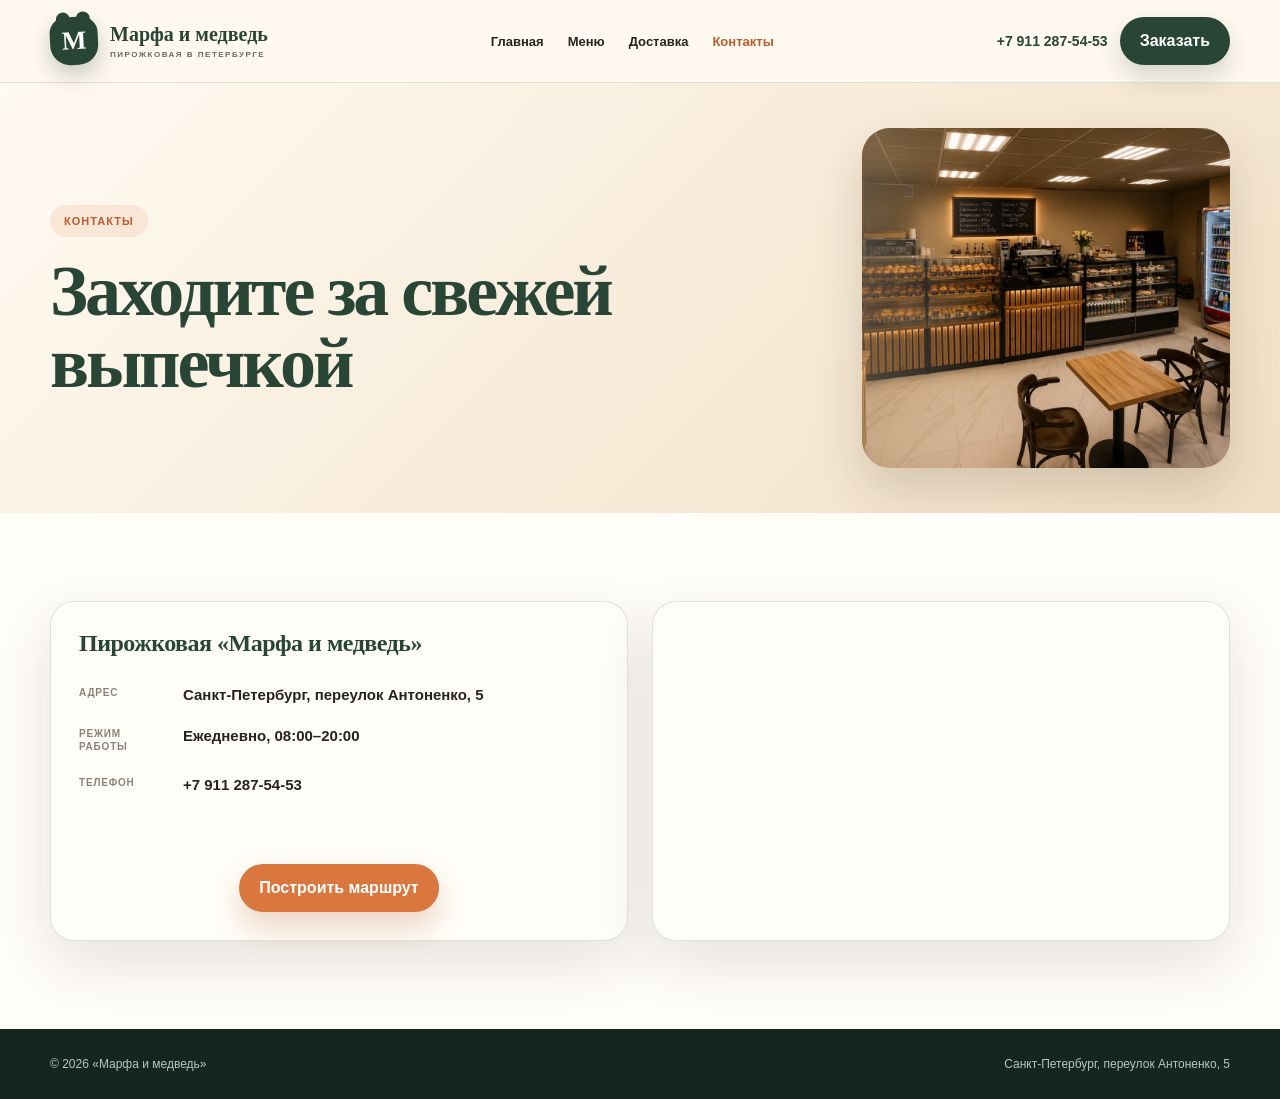
==== contacts.html @ f9271fb0 "Добавить фотографию в блок контактов" ====
<!DOCTYPE html>
<html lang="ru">
<head>
  <meta charset="UTF-8">
  <meta name="viewport" content="width=device-width, initial-scale=1.0">
  <meta name="theme-color" content="#284536">

  <link rel="stylesheet" href="css/style.css?v=10">
  <link rel="stylesheet" href="css/contact.css?v=12">
  <link rel="stylesheet" href="css/adaptive.css?v=10">
  <link rel="stylesheet" href="css/animation.css?v=10">

  <meta
    name="description"
    content="Контакты пирожковой «Марфа и медведь» в Санкт-Петербурге."
  >

  <title>Контакты | Марфа и медведь</title>
</head>

<body>

  <header class="site-header">
    <div class="container header-inner">

      <a class="logo" href="index.html">
        <span class="logo-mark">
          <span>М</span>
        </span>

        <span class="logo-copy">
          <strong>Марфа и медведь</strong>
          <small>Пирожковая в Петербурге</small>
        </span>
      </a>

      <nav class="main-nav" aria-label="Основная навигация">
        <a href="index.html">Главная</a>
        <a href="menu.html">Меню</a>
        <a href="delivery.html">Доставка</a>
        <a class="active" href="contacts.html">Контакты</a>
      </nav>

      <div class="header-actions">
        <a class="header-phone" href="tel:+79112875453">
          +7 911 287-54-53
        </a>

        <a class="button button--green" href="menu.html">
          Заказать
        </a>

        <button
          class="menu-toggle"
          type="button"
          aria-label="Открыть меню"
        >
          <span></span>
          <span></span>
          <span></span>
        </button>
      </div>

      <nav class="mobile-nav" aria-label="Мобильная навигация">
        <a href="index.html">Главная</a>
        <a href="menu.html">Меню</a>
        <a href="delivery.html">Доставка</a>
        <a href="contacts.html">Контакты</a>
      </nav>

    </div>
  </header>

  <main>

    <section class="page-hero page-hero--contacts">
      <div class="container contacts-hero-grid">
        <div class="contacts-hero-copy">
          <span class="eyebrow">Контакты</span>

          <h1>Заходите за свежей выпечкой</h1>
        </div>

        <div class="contacts-hero-photo">
          <img
            src="images/hero/contacts-interior.jpg"
            alt="Интерьер пирожковой «Марфа и медведь»"
            width="1200"
            height="900"
          >
        </div>
      </div>
    </section>

    <section class="section section--paper">
      <div class="container contact-grid">

        <article class="contact-card">
          <h2>Пирожковая «Марфа и медведь»</h2>

          <div class="contact-list">

            <div class="contact-item">
              <span>Адрес</span>

              <strong>
                Санкт-Петербург, переулок Антоненко, 5
              </strong>
            </div>

            <div class="contact-item">
              <span>Режим работы</span>

              <strong>
                Ежедневно, 08:00–20:00
              </strong>
            </div>

            <div class="contact-item">
              <span>Телефон</span>

              <a href="tel:+79112875453">
                +7 911 287-54-53
              </a>
            </div>

          </div>

          <div class="contact-actions">
            <a
              class="button button--orange"
              href="https://yandex.com/maps/org/pirozhkovaya/111390859693/?ll=30.311556%2C59.929723&amp;z=18"
              target="_blank"
              rel="noopener noreferrer"
            >
              Построить маршрут
            </a>
          </div>
        </article>

        <article class="map-card map-card--embedded">
          <iframe
            src="https://yandex.ru/map-widget/v1/?ll=30.311556%2C59.929723&amp;mode=search&amp;oid=111390859693&amp;ol=biz&amp;z=18"
            title="Пирожковая Марфа и медведь на Яндекс Картах"
            loading="lazy"
            allowfullscreen
          ></iframe>
        </article>

      </div>
    </section>

  </main>

  <footer class="site-footer">
    <div class="container footer-grid">
      <span>© 2026 «Марфа и медведь»</span>
      <span>Санкт-Петербург, переулок Антоненко, 5</span>
    </div>
  </footer>

  <script src="js/app.js"></script>

</body>
</html>
---- css/style.css ----
:root {
  --green: #284536;
  --green-dark: #183126;
  --orange: #d9773e;
  --orange-dark: #b85b2d;
  --cream: #fff9ef;
  --sand: #f3e4cf;
  --paper: #fffdf8;
  --text: #29231f;
  --muted: #70665e;
  --line: rgba(40, 69, 54, 0.14);
  --shadow: 0 22px 60px rgba(55, 42, 30, 0.12);
  --radius: 24px;
  --container: 1180px;
}

/* Общие настройки */

* {
  box-sizing: border-box;
}

html {
  scroll-behavior: smooth;
}

body {
  margin: 0;
  color: var(--text);
  background: var(--cream);
  font-family: Arial, Helvetica, sans-serif;
}

body.lock {
  overflow: hidden;
}

a {
  color: inherit;
  text-decoration: none;
}

button,
input,
textarea,
select {
  font: inherit;
}

button {
  cursor: pointer;
}

img,
svg {
  display: block;
  max-width: 100%;
}

.container {
  width: min(var(--container), calc(100% - 40px));
  margin: 0 auto;
}

.section {
  padding: 88px 0;
}

.section--paper {
  background: var(--paper);
}

.section--sand {
  background: linear-gradient(180deg, var(--sand), var(--cream));
}

/* Заголовки секций */

.section-heading {
  max-width: 760px;
  margin: 0 auto 42px;
  text-align: center;
}

.eyebrow {
  display: inline-flex;
  align-items: center;
  gap: 8px;
  min-height: 32px;
  padding: 0 14px;
  border-radius: 999px;
  color: var(--orange-dark);
  background: rgba(217, 119, 62, 0.12);
  font-size: 11px;
  font-weight: 800;
  letter-spacing: 1px;
  text-transform: uppercase;
}

h1,
h2,
h3 {
  font-family: Georgia, "Times New Roman", serif;
}

h1,
h2,
h3,
p {
  margin-top: 0;
}

h2 {
  margin-bottom: 0;
  color: var(--green);
  font-size: clamp(38px, 5vw, 58px);
  line-height: 1.05;
  letter-spacing: -2px;
}

.section-heading h2 {
  margin-top: 17px;
}

.section-heading p {
  margin: 18px auto 0;
  color: var(--muted);
  font-size: 16px;
  line-height: 1.65;
}

/* Кнопки */

.button {
  display: inline-flex;
  align-items: center;
  justify-content: center;
  min-height: 48px;
  padding: 0 20px;
  border: 0;
  border-radius: 999px;
  font-weight: 800;
  transition:
    transform 0.2s ease,
    background 0.2s ease,
    box-shadow 0.2s ease;
}

.button:hover {
  transform: translateY(-2px);
}

.button--green {
  color: #ffffff;
  background: var(--green);
  box-shadow: 0 12px 26px rgba(40, 69, 54, 0.2);
}

.button--green:hover {
  background: var(--green-dark);
}

.button--orange {
  color: #ffffff;
  background: var(--orange);
  box-shadow: 0 15px 30px rgba(184, 91, 45, 0.25);
}

.button--orange:hover {
  background: var(--orange-dark);
}

.button--light {
  color: var(--green);
  background: rgba(255, 255, 255, 0.66);
  border: 1px solid var(--line);
}

/* Шапка */

.site-header {
  position: sticky;
  top: 0;
  z-index: 50;
  background: rgba(255, 249, 239, 0.92);
  border-bottom: 1px solid var(--line);
  backdrop-filter: blur(16px);
}

.header-inner {
  position: relative;
  display: flex;
  align-items: center;
  justify-content: space-between;
  min-height: 82px;
  gap: 20px;
}

.logo {
  display: flex;
  align-items: center;
  gap: 12px;
  flex-shrink: 0;
}

.logo-mark {
  position: relative;
  display: grid;
  place-items: center;
  width: 48px;
  height: 48px;
  color: #ffffff;
  background: var(--green);
  border-radius: 16px 16px 20px 20px;
  box-shadow: 0 10px 22px rgba(40, 69, 54, 0.25);
  transform: rotate(-3deg);
}

.logo-mark::before,
.logo-mark::after {
  content: "";
  position: absolute;
  top: -5px;
  width: 14px;
  height: 14px;
  background: var(--green);
  border-radius: 50% 50% 4px 4px;
}

.logo-mark::before {
  left: 7px;
  transform: rotate(-16deg);
}

.logo-mark::after {
  right: 7px;
  transform: rotate(16deg);
}

.logo-mark span {
  position: relative;
  z-index: 2;
  font-family: Georgia, serif;
  font-size: 26px;
  font-weight: 700;
}

.logo-copy strong,
.logo-copy small {
  display: block;
}

.logo-copy strong {
  color: var(--green);
  font-family: Georgia, serif;
  font-size: 20px;
}

.logo-copy small {
  margin-top: 4px;
  color: var(--muted);
  font-size: 8px;
  font-weight: 800;
  letter-spacing: 1.5px;
  text-transform: uppercase;
}

.main-nav {
  display: flex;
  gap: 24px;
}

.main-nav a {
  font-size: 13px;
  font-weight: 800;
}

.main-nav a:hover,
.main-nav a.active {
  color: var(--orange-dark);
}

.header-actions {
  display: flex;
  align-items: center;
  gap: 12px;
}

.header-phone {
  color: var(--green);
  font-size: 14px;
  font-weight: 800;
}

.menu-toggle {
  display: none;
  width: 44px;
  height: 44px;
  padding: 0;
  border: 1px solid var(--line);
  border-radius: 50%;
  background: #ffffff;
}

.menu-toggle span {
  display: block;
  width: 18px;
  height: 2px;
  margin: 4px auto;
  background: var(--green);
}

.mobile-nav {
  display: none;
}

/* Главный экран */

.hero {
  position: relative;
  overflow: hidden;
  background:
    radial-gradient(
      circle at 88% 16%,
      rgba(217, 119, 62, 0.23),
      transparent 28%
    ),
    radial-gradient(
      circle at 8% 88%,
      rgba(40, 69, 54, 0.14),
      transparent 26%
    ),
    linear-gradient(135deg, #fffaf2 0%, #f3e3cc 58%, #ead1ae 100%);
}

.hero::before {
  content: "";
  position: absolute;
  inset: 0;
  opacity: 0.28;
  background-image:
    linear-gradient(
      rgba(110, 75, 50, 0.045) 1px,
      transparent 1px
    ),
    linear-gradient(
      90deg,
      rgba(110, 75, 50, 0.045) 1px,
      transparent 1px
    );
  background-size: 42px 42px;
}

.hero-grid {
  position: relative;
  z-index: 2;
  display: grid;
  grid-template-columns: minmax(0, 1.05fr) minmax(380px, 0.95fr);
  align-items: center;
  gap: 65px;
  min-height: 690px;
  padding: 64px 0 78px;
}

.hero-content {
  min-width: 0;
}

.hero h1 {
  margin: 23px 0 0;
  color: var(--green);
  font-size: clamp(54px, 6vw, 82px);
  line-height: 0.97;
  letter-spacing: -4px;
}

.hero h1 span {
  color: var(--orange-dark);
}

.hero-copy {
  max-width: 610px;
  margin: 28px 0 0;
  color: #574d45;
  font-size: 18px;
  line-height: 1.65;
}

.hero-actions {
  display: flex;
  flex-wrap: wrap;
  gap: 12px;
  margin-top: 30px;
}

.hero-actions .button {
  min-height: 56px;
  padding-inline: 27px;
}

/* Факты под кнопками */

.hero-facts {
  display: flex;
  flex-wrap: wrap;
  gap: 22px;
  margin-top: 32px;
  padding-top: 27px;
  border-top: 1px solid var(--line);
}

.hero-fact {
  display: flex;
  align-items: center;
  gap: 10px;
}

.fact-icon {
  display: inline-flex;
  align-items: center;
  justify-content: center;
  width: auto;
  height: auto;
  min-width: 0;
  min-height: 0;
  flex: 0 0 auto;
  margin: 0;
  padding: 0;
  border: 0;
  border-radius: 0;
  background: transparent;
  box-shadow: none;
  color: inherit;
  font-size: 28px;
  line-height: 1;
}

.hero-fact > span:last-child {
  display: block;
}

.hero-fact strong {
  display: block;
  font-size: 13px;
}

.hero-fact > span:last-child > span {
  display: block;
  margin-top: 3px;
  color: var(--muted);
  font-size: 11px;
}

/* Фото главного экрана */

.hero-visual {
  position: relative;
  display: flex;
  align-items: center;
  justify-content: center;
  width: 100%;
  min-width: 0;
  min-height: 550px;
  isolation: isolate;
}

.hero-photo-frame {
  position: relative;
  width: min(100%, 430px);
  aspect-ratio: 0.86;
  overflow: hidden;
  border: 8px solid rgba(245, 241, 229, 0.95);
  border-radius: 44% 44% 18% 18% / 20% 20% 12% 12%;
  background: var(--green);
  box-shadow:
    0 28px 60px rgba(37, 53, 44, 0.18),
    0 8px 18px rgba(37, 53, 44, 0.12);
  transform: rotate(1deg);
}

.hero-photo-frame::after {
  content: "";
  position: absolute;
  inset: 0;
  pointer-events: none;
  background: linear-gradient(
    to bottom,
    rgba(255, 255, 255, 0.06),
    rgba(20, 45, 35, 0.08)
  );
}

.hero-photo {
  display: block;
  width: 100%;
  height: 100%;
  object-fit: cover;
  object-position: center;
  transform: scale(1.03);
}

.hero-note {
  position: absolute;
  z-index: 5;
  padding: 14px 17px;
  border: 1px solid rgba(255, 255, 255, 0.55);
  border-radius: 18px;
  background: rgba(255, 249, 239, 0.9);
  box-shadow: 0 18px 40px rgba(51, 42, 31, 0.18);
  backdrop-filter: blur(12px);
}

.hero-note strong,
.hero-note span {
  display: block;
}

.hero-note strong {
  color: var(--green);
  font-family: Georgia, serif;
  font-size: 16px;
}

.hero-note span {
  margin-top: 4px;
  color: var(--muted);
  font-size: 11px;
}

.hero-note--top {
  top: 18px;
  left: 0;
  transform: rotate(-3deg);
}

.hero-note--bottom {
  right: 0;
  bottom: 12px;
  transform: rotate(2deg);
}

/* Полоса преимуществ */

.trust-strip {
  padding: 28px 0;
  color: #ffffff;
  background: var(--green);
}

.trust-grid {
  display: grid;
  grid-template-columns: repeat(4, 1fr);
  gap: 16px;
}

.trust-item {
  padding: 10px 16px;
  text-align: center;
}

.trust-item strong,
.trust-item span {
  display: block;
}

.trust-item strong {
  font-family: Georgia, serif;
  font-size: 22px;
}

.trust-item span {
  margin-top: 5px;
  color: rgba(255, 255, 255, 0.72);
  font-size: 12px;
}

/* Информационные карточки */

.card-grid {
  display: grid;
  grid-template-columns: repeat(3, 1fr);
  gap: 22px;
}

.info-card {
  padding: 28px;
  border: 1px solid var(--line);
  border-radius: var(--radius);
  background: rgba(255, 255, 255, 0.78);
  box-shadow: 0 14px 36px rgba(55, 42, 30, 0.07);
}

.info-card h3 {
  margin: 18px 0 0;
  color: var(--green);
  font-size: 23px;
}

.info-card p {
  margin: 10px 0 0;
  color: var(--muted);
  font-size: 14px;
  line-height: 1.6;
}

.info-icon {
  display: grid;
  place-items: center;
  width: 48px;
  height: 48px;
  border-radius: 16px;
  color: #ffffff;
  background: var(--green);
  font-size: 22px;
}

/* Промо-карточки */

.promo-grid {
  display: grid;
  grid-template-columns: repeat(3, 1fr);
  gap: 20px;
}

.promo-card {
  min-height: 260px;
  padding: 28px;
  border-radius: 26px;
  color: #ffffff;
  background: var(--green);
}

.promo-card:nth-child(2) {
  background: var(--orange);
}

.promo-card:nth-child(3) {
  background: #6f4934;
}

.promo-card h3 {
  margin: 42px 0 0;
  font-size: 30px;
  line-height: 1.05;
}

.promo-card p {
  margin: 12px 0 0;
  color: rgba(255, 255, 255, 0.82);
  font-size: 14px;
  line-height: 1.55;
}

.status {
  display: inline-flex;
  padding: 7px 10px;
  border-radius: 999px;
  background: rgba(255, 255, 255, 0.18);
  font-size: 10px;
  font-weight: 800;
  text-transform: uppercase;
}

/* Заголовки внутренних страниц */

.page-hero {
  padding: 84px 0 62px;
  background: linear-gradient(135deg, #fffaf2, #f1dfc4);
}

.page-hero h1 {
  margin: 18px 0 0;
  color: var(--green);
  font-size: clamp(46px, 6vw, 72px);
  line-height: 1;
  letter-spacing: -3px;
}

.page-hero p {
  max-width: 700px;
  margin: 20px 0 0;
  color: var(--muted);
  font-size: 17px;
  line-height: 1.65;
}

/* Подвал */

.site-footer {
  padding: 28px 0;
  color: rgba(255, 255, 255, 0.72);
  background: #14271f;
  font-size: 12px;
}

.footer-grid {
  display: flex;
  justify-content: space-between;
  gap: 20px;
  flex-wrap: wrap;
}

/* Адаптив главного экрана */

@media (max-width: 1050px) {
  .hero-grid {
    grid-template-columns: minmax(0, 1fr) 430px;
    gap: 30px;
  }
}

@media (max-width: 900px) {
  .hero-grid {
    grid-template-columns: 1fr;
    gap: 45px;
    padding: 55px 0 75px;
  }

  .hero-visual {
    min-height: 520px;
  }

  .hero-photo-frame {
    width: min(88vw, 430px);
  }

  .hero-note--top {
    top: 0;
    left: 0;
  }

  .hero-note--bottom {
    right: 0;
    bottom: -12px;
  }
}

@media (max-width: 650px) {
  .container {
    width: calc(100% - 28px);
  }

  .section {
    padding: 66px 0;
  }

  .hero-grid {
    min-height: auto;
    padding: 48px 0 58px;
  }

  .hero h1 {
    font-size: clamp(46px, 14vw, 64px);
    letter-spacing: -2px;
  }

  .hero-copy {
    font-size: 16px;
  }

  .hero-actions {
    display: grid;
  }

  .hero-actions .button {
    width: 100%;
  }

  .hero-facts {
    display: grid;
    grid-template-columns: 1fr 1fr;
  }

  .hero-visual {
    min-height: 430px;
  }

  .hero-photo-frame {
    width: min(100%, 360px);
    border-width: 6px;
  }

  .hero-note {
    padding: 10px 12px;
  }

  .hero-note strong {
    font-size: 13px;
  }

  .hero-note span {
    font-size: 9px;
  }

  .trust-grid {
    grid-template-columns: repeat(2, 1fr);
  }

  .card-grid,
  .promo-grid {
    grid-template-columns: 1fr;
  }
}

@media (max-width: 420px) {
  .hero-facts {
    grid-template-columns: 1fr;
  }

  .fact-icon {
    font-size: 25px;
  }
.contact-actions {
    margin-top: 28px;
    display: flex;
    justify-content: center;
}

.contact-actions .button {
    display: inline-flex;
}
---- css/contact.css ----
.page-hero--delivery,
.page-hero--contacts {
  padding: 0;
  overflow: hidden;
}

.delivery-hero-grid,
.contacts-hero-grid {
  display: grid;
  grid-template-columns: minmax(0, 1.35fr) minmax(320px, 0.65fr);
  align-items: center;
  gap: 48px;
  min-height: 430px;
}

.delivery-hero-copy,
.contacts-hero-copy {
  padding: 72px 0 64px;
}

.delivery-hero-photo,
.contacts-hero-photo {
  position: relative;
  height: 340px;
  overflow: hidden;
  border-radius: 28px;
  box-shadow: 0 22px 50px rgba(64, 49, 35, 0.18);
}

.delivery-hero-photo::after,
.contacts-hero-photo::after {
  content: "";
  position: absolute;
  inset: 0;
  background: linear-gradient(90deg, rgba(241, 223, 196, 0.3), transparent 40%);
  pointer-events: none;
}

.delivery-hero-photo img,
.contacts-hero-photo img {
  width: 100%;
  height: 100%;
  object-fit: cover;
  object-position: center 55%;
}

.contacts-hero-photo img {
  object-position: center;
}

.contact-grid {
  display: grid;
  grid-template-columns: minmax(0, 1fr) minmax(0, 1fr);
  gap: 24px;
  align-items: stretch;
}

.contact-card,
.map-card--embedded {
  min-height: 340px;
  border: 1px solid var(--line);
  border-radius: 24px;
  background: var(--paper);
  box-shadow: var(--shadow);
}

.contact-card {
  display: flex;
  flex-direction: column;
  padding: 28px;
}

.contact-card h2 {
  margin: 0 0 26px;
  color: var(--green);
  font-size: 24px;
  line-height: 1.15;
  letter-spacing: -0.5px;
}

.contact-list {
  display: flex;
  flex-direction: column;
  gap: 20px;
}

.contact-item {
  display: grid;
  grid-template-columns: 88px minmax(0, 1fr);
  column-gap: 16px;
  align-items: start;
}

.contact-item > span {
  display: block;
  margin: 2px 0 0;
  color: #8b8379;
  font-size: 10px;
  font-weight: 700;
  line-height: 1.35;
  letter-spacing: 0.08em;
  text-transform: uppercase;
}

.contact-item strong,
.contact-item a {
  display: block;
  margin: 0;
  color: var(--text);
  font-size: 15px;
  font-weight: 600;
  line-height: 1.4;
  overflow-wrap: anywhere;
}

.contact-item a {
  transition: color 0.2s ease;
}

.contact-item a:hover {
  color: var(--orange-dark);
}

.contact-card .contact-actions {
  display: flex;
  justify-content: center;
  margin-top: auto;
  padding-top: 28px;
}

.contact-card .contact-actions .button {
  display: inline-flex;
}

.map-card--embedded {
  position: relative;
  padding: 0;
  overflow: hidden;
}

.map-card.map-card--embedded {
  display: block;
  padding: 0;
  color: inherit;
  background: var(--paper);
  text-align: initial;
}

.map-card--embedded iframe {
  position: absolute;
  inset: 0;
  display: block;
  width: 100%;
  height: 100%;
  border: 0;
}

@media (max-width: 850px) {
  .delivery-hero-grid,
  .contacts-hero-grid {
    grid-template-columns: 1fr;
    gap: 0;
  }

  .delivery-hero-copy,
  .contacts-hero-copy {
    padding: 58px 0 32px;
  }

  .delivery-hero-photo,
  .contacts-hero-photo {
    height: 320px;
    margin-bottom: 48px;
  }

  .contact-grid {
    grid-template-columns: 1fr;
  }

  .map-card--embedded {
    min-height: 360px;
  }
}

@media (max-width: 650px) {
  .contact-card {
    min-height: auto;
    padding: 24px;
    border-radius: 20px;
  }

  .contact-card h2 {
    margin-bottom: 24px;
    font-size: 22px;
  }

  .contact-item {
    grid-template-columns: 82px minmax(0, 1fr);
    column-gap: 12px;
  }

  .contact-item > span {
    font-size: 9px;
  }

  .contact-item strong,
  .contact-item a {
    font-size: 14px;
  }

  .map-card--embedded {
    min-height: 340px;
    border-radius: 20px;
  }
}

@media (max-width: 420px) {
  .delivery-hero-photo,
  .contacts-hero-photo {
    height: 270px;
    margin-bottom: 38px;
    border-radius: 22px;
  }

  .contact-item {
    grid-template-columns: 74px minmax(0, 1fr);
    column-gap: 10px;
  }

  .contact-item strong,
  .contact-item a {
    font-size: 13px;
  }

  .map-card--embedded {
    min-height: 300px;
  }
}
---- css/adaptive.css ----
@media (max-width: 1050px) {
  .main-nav {
    display: none;
  }

  .header-phone {
    display: none;
  }

  .hero-grid {
    grid-template-columns: 1fr 430px;
    gap: 30px;
  }

  .card-grid {
    grid-template-columns: repeat(2, 1fr);
  }
}

@media (max-width: 850px) {
  .menu-toggle {
    display: block;
  }

  .header-actions .button {
    display: none;
  }

  .mobile-nav {
    position: absolute;
    top: 82px;
    right: 0;
    left: 0;
    display: grid;
    gap: 8px;
    padding: 17px;
    border: 1px solid var(--line);
    border-radius: 20px;
    background: var(--cream);
    box-shadow: var(--shadow);
    opacity: 0;
    visibility: hidden;
    transform: translateY(-10px);
    transition: 0.25s;
  }

  .mobile-nav.open {
    opacity: 1;
    visibility: visible;
    transform: none;
  }

  .mobile-nav a {
    padding: 11px;
    border-radius: 12px;
    font-weight: 800;
  }

  .hero-grid {
    grid-template-columns: 1fr;
  }

  .hero-visual {
    min-height: 520px;
  }

  .hero-image-placeholder {
    right: 50%;
    transform: translateX(50%) rotate(2deg);
  }

  .hero-note--top {
    left: 4%;
  }

  .hero-note--bottom {
    right: 4%;
  }

  .trust-grid {
    grid-template-columns: repeat(2, 1fr);
  }

  .promo-grid {
    grid-template-columns: 1fr;
  }
}

@media (max-width: 650px) {
  .container {
    width: calc(100% - 28px);
  }

  .section {
    padding: 66px 0;
  }

  .hero-grid {
    min-height: auto;
    padding: 48px 0 58px;
  }

  .hero h1 {
    font-size: clamp(46px, 14vw, 64px);
    letter-spacing: -2px;
  }

  .hero-copy {
    font-size: 16px;
  }

  .hero-actions {
    display: grid;
  }

  .hero-actions .button {
    width: 100%;
  }

  .hero-facts {
    display: grid;
    grid-template-columns: 1fr 1fr;
  }

  .hero-visual {
    min-height: 425px;
  }

  .hero-image-placeholder {
    width: 92%;
    height: 380px;
    border-width: 7px;
  }

  .hero-note {
    padding: 10px 12px;
  }

  .hero-note strong {
    font-size: 13px;
  }

  .hero-note span {
    font-size: 9px;
  }

  .trust-grid,
  .card-grid {
    grid-template-columns: 1fr;
  }

  .logo-copy strong {
    font-size: 17px;
  }

  .logo-copy small {
    display: none;
  }

  .footer-grid {
    flex-direction: column;
  }
}
---- css/animation.css ----
.reveal {
  opacity: 0;
  transform: translateY(20px);
  transition: opacity 0.65s ease, transform 0.65s ease;
}

.reveal.visible {
  opacity: 1;
  transform: none;
}

@media (prefers-reduced-motion: reduce) {
  *,
  *::before,
  *::after {
    animation: none !important;
    transition: none !important;
    scroll-behavior: auto !important;
  }

  .reveal {
    opacity: 1;
    transform: none;
  }
}
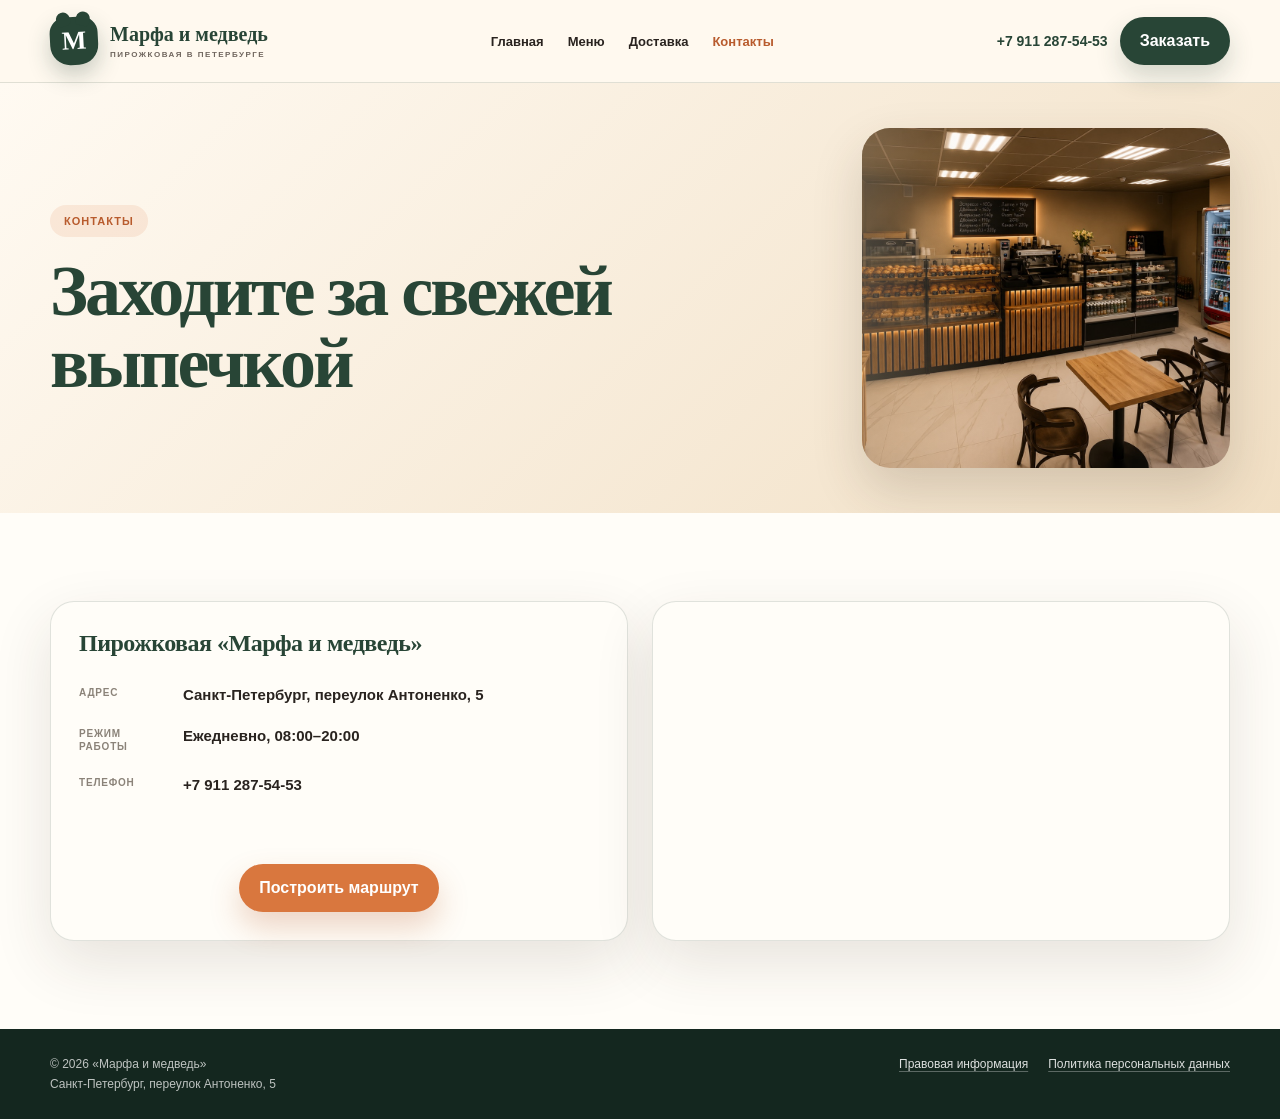
==== commit 18b43700: "Добавить правовую информацию и политику данных" ====
--- a/contacts.html
+++ b/contacts.html
@@ -5,15 +5,28 @@
   <meta name="viewport" content="width=device-width, initial-scale=1.0">
   <meta name="theme-color" content="#284536">
 
-  <link rel="stylesheet" href="css/style.css?v=10">
+  <link rel="stylesheet" href="css/style.css?v=14">
   <link rel="stylesheet" href="css/contact.css?v=12">
-  <link rel="stylesheet" href="css/adaptive.css?v=10">
+  <link rel="stylesheet" href="css/adaptive.css?v=13">
   <link rel="stylesheet" href="css/animation.css?v=10">
 
   <meta
     name="description"
     content="Контакты пирожковой «Марфа и медведь» в Санкт-Петербурге."
   >
+  <link rel="canonical" href="https://vittowin.github.io/marfa/contacts.html">
+  <link rel="icon" href="favicon.ico" sizes="any">
+  <link rel="icon" type="image/png" sizes="64x64" href="favicon.png">
+  <link rel="apple-touch-icon" sizes="180x180" href="apple-touch-icon.png">
+  <meta property="og:locale" content="ru_RU">
+  <meta property="og:type" content="website">
+  <meta property="og:site_name" content="Марфа и медведь">
+  <meta property="og:title" content="Контакты | Марфа и медведь">
+  <meta property="og:description" content="Адрес, телефон и режим работы пирожковой «Марфа и медведь» в Санкт-Петербурге.">
+  <meta property="og:url" content="https://vittowin.github.io/marfa/contacts.html">
+  <meta property="og:image" content="https://vittowin.github.io/marfa/images/hero/contacts-interior.jpg">
+  <meta property="og:image:alt" content="Интерьер пирожковой «Марфа и медведь»">
+  <meta name="twitter:card" content="summary_large_image">
 
   <title>Контакты | Марфа и медведь</title>
 </head>
@@ -23,7 +36,7 @@
   <header class="site-header">
     <div class="container header-inner">
 
-      <a class="logo" href="index.html">
+      <a class="logo" href="./">
         <span class="logo-mark">
           <span>М</span>
         </span>
@@ -35,7 +48,7 @@
       </a>
 
       <nav class="main-nav" aria-label="Основная навигация">
-        <a href="index.html">Главная</a>
+        <a href="./">Главная</a>
         <a href="menu.html">Меню</a>
         <a href="delivery.html">Доставка</a>
         <a class="active" href="contacts.html">Контакты</a>
@@ -62,7 +75,7 @@
       </div>
 
       <nav class="mobile-nav" aria-label="Мобильная навигация">
-        <a href="index.html">Главная</a>
+        <a href="./">Главная</a>
         <a href="menu.html">Меню</a>
         <a href="delivery.html">Доставка</a>
         <a href="contacts.html">Контакты</a>
@@ -154,8 +167,14 @@
 
   <footer class="site-footer">
     <div class="container footer-grid">
-      <span>© 2026 «Марфа и медведь»</span>
-      <span>Санкт-Петербург, переулок Антоненко, 5</span>
+      <div class="footer-copy">
+        <span>© 2026 «Марфа и медведь»</span>
+        <span>Санкт-Петербург, переулок Антоненко, 5</span>
+      </div>
+      <nav class="footer-links" aria-label="Правовая информация">
+        <a href="legal.html">Правовая информация</a>
+        <a href="privacy.html">Политика персональных данных</a>
+      </nav>
     </div>
   </footer>
 
--- a/css/style.css
+++ b/css/style.css
@@ -614,53 +614,6 @@
   font-size: 22px;
 }
 
-/* Промо-карточки */
-
-.promo-grid {
-  display: grid;
-  grid-template-columns: repeat(3, 1fr);
-  gap: 20px;
-}
-
-.promo-card {
-  min-height: 260px;
-  padding: 28px;
-  border-radius: 26px;
-  color: #ffffff;
-  background: var(--green);
-}
-
-.promo-card:nth-child(2) {
-  background: var(--orange);
-}
-
-.promo-card:nth-child(3) {
-  background: #6f4934;
-}
-
-.promo-card h3 {
-  margin: 42px 0 0;
-  font-size: 30px;
-  line-height: 1.05;
-}
-
-.promo-card p {
-  margin: 12px 0 0;
-  color: rgba(255, 255, 255, 0.82);
-  font-size: 14px;
-  line-height: 1.55;
-}
-
-.status {
-  display: inline-flex;
-  padding: 7px 10px;
-  border-radius: 999px;
-  background: rgba(255, 255, 255, 0.18);
-  font-size: 10px;
-  font-weight: 800;
-  text-transform: uppercase;
-}
-
 /* Заголовки внутренних страниц */
 
 .page-hero {
@@ -696,8 +649,33 @@
 .footer-grid {
   display: flex;
   justify-content: space-between;
+  align-items: flex-start;
   gap: 20px;
   flex-wrap: wrap;
+}
+
+.footer-copy {
+  display: grid;
+  gap: 6px;
+}
+
+.footer-links {
+  display: flex;
+  flex-wrap: wrap;
+  justify-content: flex-end;
+  gap: 10px 20px;
+}
+
+.footer-links a {
+  color: rgba(255, 255, 255, 0.86);
+  text-decoration: underline;
+  text-decoration-color: rgba(255, 255, 255, 0.3);
+  text-underline-offset: 3px;
+}
+
+.footer-links a:hover {
+  color: #ffffff;
+  text-decoration-color: currentColor;
 }
 
 /* Адаптив главного экрана */
@@ -796,8 +774,7 @@
     grid-template-columns: repeat(2, 1fr);
   }
 
-  .card-grid,
-  .promo-grid {
+  .card-grid {
     grid-template-columns: 1fr;
   }
 }
@@ -810,12 +787,14 @@
   .fact-icon {
     font-size: 25px;
   }
+}
+
 .contact-actions {
-    margin-top: 28px;
-    display: flex;
-    justify-content: center;
+  margin-top: 28px;
+  display: flex;
+  justify-content: center;
 }
 
 .contact-actions .button {
-    display: inline-flex;
-}+  display: inline-flex;
+}
--- a/css/adaptive.css
+++ b/css/adaptive.css
@@ -82,9 +82,6 @@
     grid-template-columns: repeat(2, 1fr);
   }
 
-  .promo-grid {
-    grid-template-columns: 1fr;
-  }
 }
 
 @media (max-width: 650px) {
@@ -161,4 +158,8 @@
   .footer-grid {
     flex-direction: column;
   }
+
+  .footer-links {
+    justify-content: flex-start;
+  }
 }
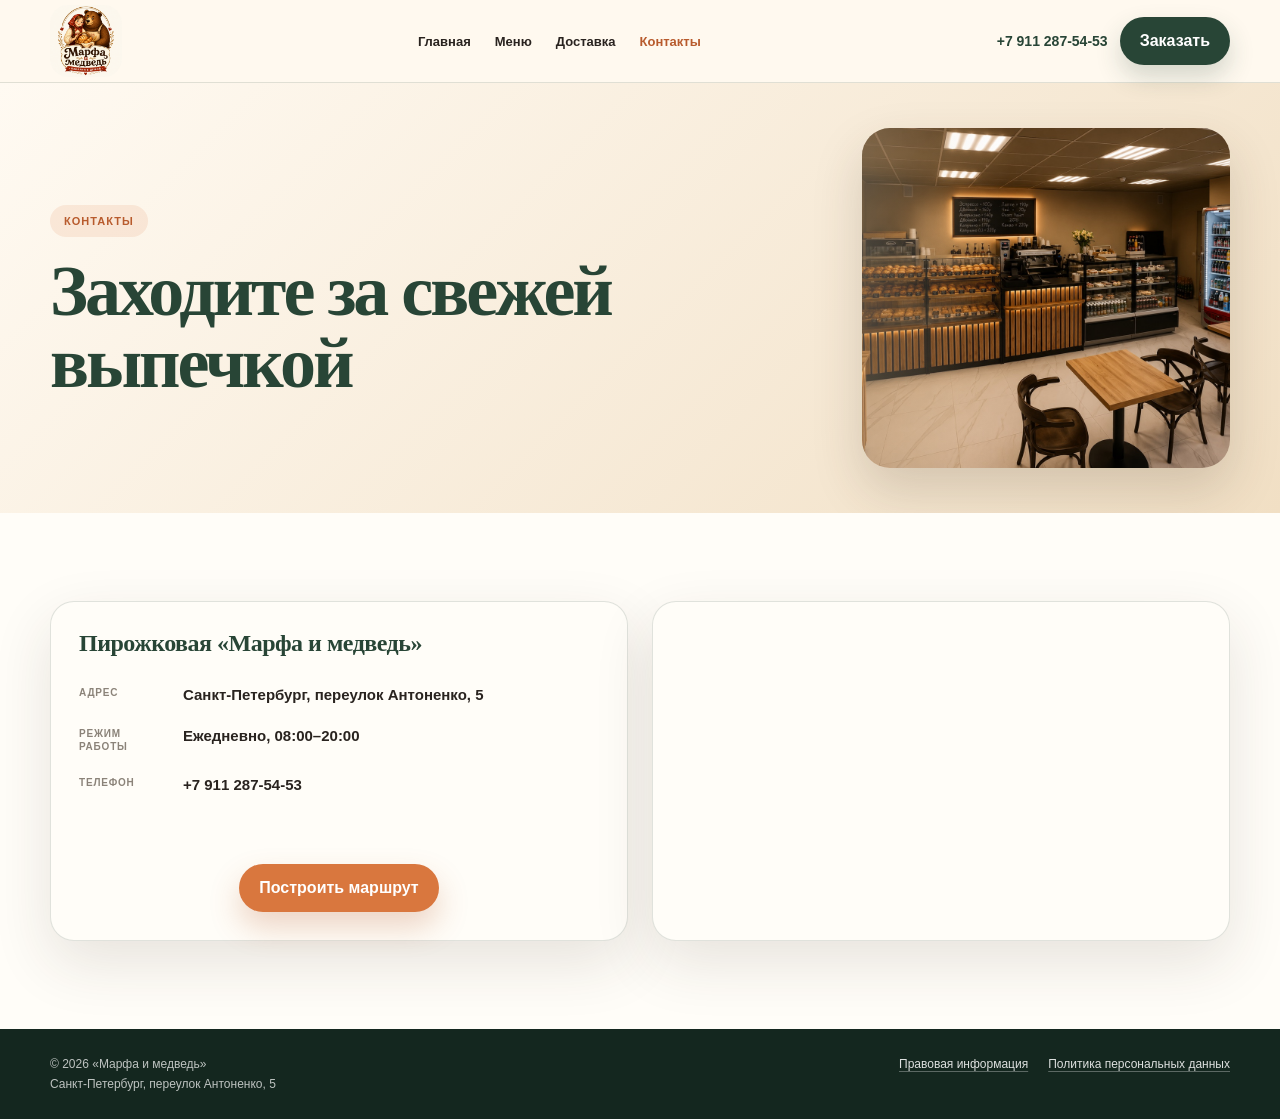
==== commit 69c93a1a: "Заменить логотип в шапке сайта" ====
--- a/contacts.html
+++ b/contacts.html
@@ -5,9 +5,9 @@
   <meta name="viewport" content="width=device-width, initial-scale=1.0">
   <meta name="theme-color" content="#284536">
 
-  <link rel="stylesheet" href="css/style.css?v=14">
+  <link rel="stylesheet" href="css/style.css?v=15">
   <link rel="stylesheet" href="css/contact.css?v=12">
-  <link rel="stylesheet" href="css/adaptive.css?v=13">
+  <link rel="stylesheet" href="css/adaptive.css?v=14">
   <link rel="stylesheet" href="css/animation.css?v=10">
 
   <meta
@@ -36,22 +36,15 @@
   <header class="site-header">
     <div class="container header-inner">
 
-      <a class="logo" href="./">
-        <span class="logo-mark">
-          <span>М</span>
-        </span>
-
-        <span class="logo-copy">
-          <strong>Марфа и медведь</strong>
-          <small>Пирожковая в Петербурге</small>
-        </span>
+      <a class="logo" href="./" aria-label="Марфа и медведь — на главную">
+        <img class="logo-image" src="images/logo/marfa-logo.png" alt="Марфа и медведь — пекарня с душой" width="72" height="72">
       </a>
 
       <nav class="main-nav" aria-label="Основная навигация">
         <a href="./">Главная</a>
         <a href="menu.html">Меню</a>
         <a href="delivery.html">Доставка</a>
-        <a class="active" href="contacts.html">Контакты</a>
+        <a class="active" href="contacts.html" aria-current="page">Контакты</a>
       </nav>
 
       <div class="header-actions">
@@ -67,6 +60,8 @@
           class="menu-toggle"
           type="button"
           aria-label="Открыть меню"
+          aria-controls="mobileNav"
+          aria-expanded="false"
         >
           <span></span>
           <span></span>
@@ -74,11 +69,11 @@
         </button>
       </div>
 
-      <nav class="mobile-nav" aria-label="Мобильная навигация">
+      <nav class="mobile-nav" id="mobileNav" aria-label="Мобильная навигация">
         <a href="./">Главная</a>
         <a href="menu.html">Меню</a>
         <a href="delivery.html">Доставка</a>
-        <a href="contacts.html">Контакты</a>
+        <a class="active" href="contacts.html" aria-current="page">Контакты</a>
       </nav>
 
     </div>
@@ -178,7 +173,7 @@
     </div>
   </footer>
 
-  <script src="js/app.js"></script>
+  <script src="js/app.js?v=13"></script>
 
 </body>
 </html>
--- a/css/style.css
+++ b/css/style.css
@@ -10,6 +10,7 @@
   --muted: #70665e;
   --line: rgba(40, 69, 54, 0.14);
   --shadow: 0 22px 60px rgba(55, 42, 30, 0.12);
+  --focus-ring: #1467d8;
   --radius: 24px;
   --container: 1180px;
 }
@@ -49,6 +50,15 @@
 
 button {
   cursor: pointer;
+}
+
+:where(a, button, input, textarea, select, [tabindex]):focus-visible {
+  outline: 3px solid var(--focus-ring);
+  outline-offset: 3px;
+}
+
+button:disabled {
+  cursor: not-allowed;
 }
 
 img,
@@ -199,70 +209,15 @@
 .logo {
   display: flex;
   align-items: center;
-  gap: 12px;
   flex-shrink: 0;
 }
 
-.logo-mark {
-  position: relative;
-  display: grid;
-  place-items: center;
-  width: 48px;
-  height: 48px;
-  color: #ffffff;
-  background: var(--green);
-  border-radius: 16px 16px 20px 20px;
-  box-shadow: 0 10px 22px rgba(40, 69, 54, 0.25);
-  transform: rotate(-3deg);
-}
-
-.logo-mark::before,
-.logo-mark::after {
-  content: "";
-  position: absolute;
-  top: -5px;
-  width: 14px;
-  height: 14px;
-  background: var(--green);
-  border-radius: 50% 50% 4px 4px;
-}
-
-.logo-mark::before {
-  left: 7px;
-  transform: rotate(-16deg);
-}
-
-.logo-mark::after {
-  right: 7px;
-  transform: rotate(16deg);
-}
-
-.logo-mark span {
-  position: relative;
-  z-index: 2;
-  font-family: Georgia, serif;
-  font-size: 26px;
-  font-weight: 700;
-}
-
-.logo-copy strong,
-.logo-copy small {
-  display: block;
-}
-
-.logo-copy strong {
-  color: var(--green);
-  font-family: Georgia, serif;
-  font-size: 20px;
-}
-
-.logo-copy small {
-  margin-top: 4px;
-  color: var(--muted);
-  font-size: 8px;
-  font-weight: 800;
-  letter-spacing: 1.5px;
-  text-transform: uppercase;
+.logo-image {
+  display: block;
+  width: 72px;
+  height: 72px;
+  object-fit: contain;
+  border-radius: 18px;
 }
 
 .main-nav {
@@ -276,7 +231,8 @@
 }
 
 .main-nav a:hover,
-.main-nav a.active {
+.main-nav a.active,
+.main-nav a[aria-current="page"] {
   color: var(--orange-dark);
 }
 
--- a/css/adaptive.css
+++ b/css/adaptive.css
@@ -55,6 +55,11 @@
     padding: 11px;
     border-radius: 12px;
     font-weight: 800;
+  }
+
+  .mobile-nav a[aria-current="page"] {
+    color: white;
+    background: var(--green);
   }
 
   .hero-grid {
@@ -147,12 +152,10 @@
     grid-template-columns: 1fr;
   }
 
-  .logo-copy strong {
-    font-size: 17px;
-  }
-
-  .logo-copy small {
-    display: none;
+  .logo-image {
+    width: 64px;
+    height: 64px;
+    border-radius: 16px;
   }
 
   .footer-grid {
@@ -163,3 +166,11 @@
     justify-content: flex-start;
   }
 }
+
+@media (max-width: 520px) {
+  .logo-image {
+    width: 56px;
+    height: 56px;
+    border-radius: 14px;
+  }
+}
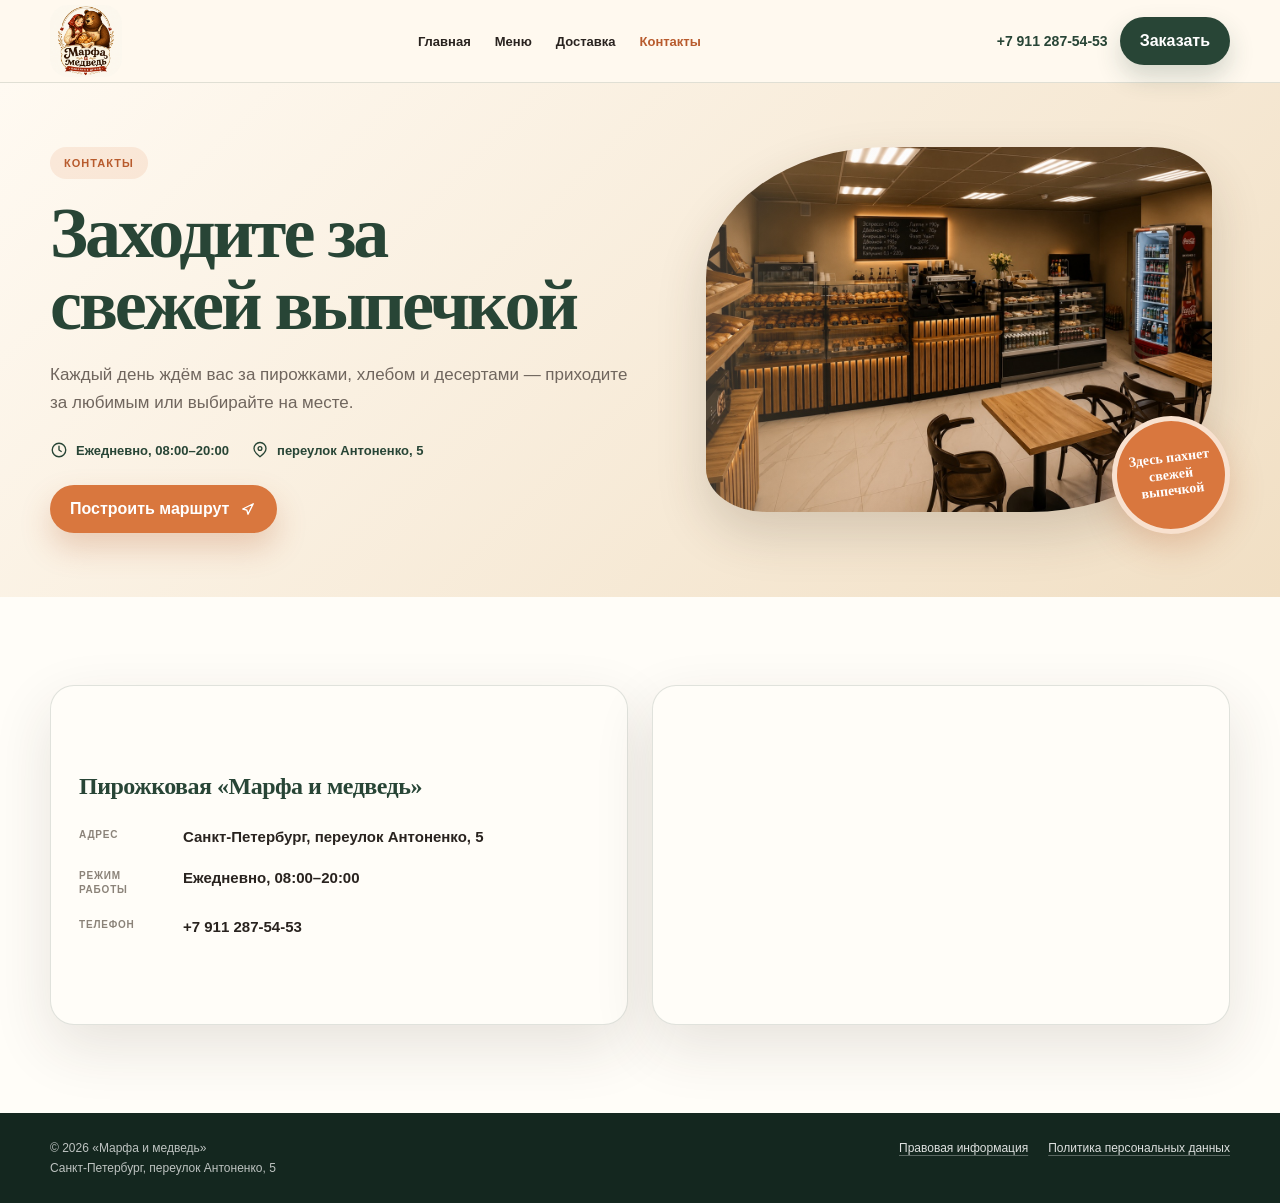
==== commit 04996962: "Обновить оформление блока контактов" ====
--- a/contacts.html
+++ b/contacts.html
@@ -6,7 +6,7 @@
   <meta name="theme-color" content="#284536">
 
   <link rel="stylesheet" href="css/style.css?v=15">
-  <link rel="stylesheet" href="css/contact.css?v=12">
+  <link rel="stylesheet" href="css/contact.css?v=13">
   <link rel="stylesheet" href="css/adaptive.css?v=14">
   <link rel="stylesheet" href="css/animation.css?v=10">
 
@@ -86,55 +86,32 @@
         <div class="contacts-hero-copy">
           <span class="eyebrow">Контакты</span>
 
-          <h1>Заходите за свежей выпечкой</h1>
-        </div>
-
-        <div class="contacts-hero-photo">
-          <img
-            src="images/hero/contacts-interior.jpg"
-            alt="Интерьер пирожковой «Марфа и медведь»"
-            width="1200"
-            height="900"
-          >
-        </div>
-      </div>
-    </section>
-
-    <section class="section section--paper">
-      <div class="container contact-grid">
-
-        <article class="contact-card">
-          <h2>Пирожковая «Марфа и медведь»</h2>
-
-          <div class="contact-list">
-
-            <div class="contact-item">
-              <span>Адрес</span>
-
-              <strong>
-                Санкт-Петербург, переулок Антоненко, 5
-              </strong>
-            </div>
-
-            <div class="contact-item">
-              <span>Режим работы</span>
-
-              <strong>
-                Ежедневно, 08:00–20:00
-              </strong>
-            </div>
-
-            <div class="contact-item">
-              <span>Телефон</span>
-
-              <a href="tel:+79112875453">
-                +7 911 287-54-53
-              </a>
-            </div>
-
-          </div>
-
-          <div class="contact-actions">
+          <h1>Заходите за<br>свежей выпечкой</h1>
+
+          <p class="contacts-hero-lead">
+            Каждый день ждём вас за пирожками, хлебом и десертами —
+            приходите за любимым или выбирайте на месте.
+          </p>
+
+          <div class="contacts-hero-meta" aria-label="Адрес и режим работы">
+            <span>
+              <svg aria-hidden="true" viewBox="0 0 24 24" fill="none">
+                <circle cx="12" cy="12" r="9"></circle>
+                <path d="M12 7v5l3 2"></path>
+              </svg>
+              Ежедневно, 08:00–20:00
+            </span>
+
+            <span>
+              <svg aria-hidden="true" viewBox="0 0 24 24" fill="none">
+                <path d="M20 10c0 5-8 11-8 11S4 15 4 10a8 8 0 1 1 16 0Z"></path>
+                <circle cx="12" cy="10" r="2.5"></circle>
+              </svg>
+              переулок Антоненко, 5
+            </span>
+          </div>
+
+          <div class="contacts-hero-actions">
             <a
               class="button button--orange"
               href="https://yandex.com/maps/org/pirozhkovaya/111390859693/?ll=30.311556%2C59.929723&amp;z=18"
@@ -142,8 +119,64 @@
               rel="noopener noreferrer"
             >
               Построить маршрут
+              <svg aria-hidden="true" viewBox="0 0 24 24" fill="none">
+                <path d="m5 12 14-7-7 14-1.5-5.5L5 12Z"></path>
+              </svg>
             </a>
           </div>
+        </div>
+
+        <div class="contacts-hero-visual">
+          <div class="contacts-hero-photo">
+            <img
+              src="images/hero/contacts-interior.jpg"
+              alt="Интерьер пирожковой «Марфа и медведь»"
+              width="1200"
+              height="900"
+            >
+          </div>
+
+          <span class="contacts-hero-sticker" aria-hidden="true">
+            Здесь пахнет<br>свежей выпечкой
+          </span>
+        </div>
+      </div>
+    </section>
+
+    <section class="section section--paper">
+      <div class="container contact-grid">
+
+        <article class="contact-card">
+          <h2>Пирожковая «Марфа и медведь»</h2>
+
+          <div class="contact-list">
+
+            <div class="contact-item">
+              <span>Адрес</span>
+
+              <strong>
+                Санкт-Петербург, переулок Антоненко, 5
+              </strong>
+            </div>
+
+            <div class="contact-item">
+              <span>Режим работы</span>
+
+              <strong>
+                Ежедневно, 08:00–20:00
+              </strong>
+            </div>
+
+            <div class="contact-item">
+              <span>Телефон</span>
+
+              <a href="tel:+79112875453">
+                +7 911 287-54-53
+              </a>
+            </div>
+
+          </div>
+
         </article>
 
         <article class="map-card map-card--embedded">
--- a/css/contact.css
+++ b/css/contact.css
@@ -48,6 +48,154 @@
   object-position: center;
 }
 
+.contacts-hero-grid {
+  grid-template-columns: minmax(0, 1.05fr) minmax(360px, 0.95fr);
+  gap: 76px;
+  min-height: 510px;
+}
+
+.contacts-hero-copy {
+  position: relative;
+  z-index: 2;
+  padding: 64px 0;
+}
+
+.page-hero--contacts h1 {
+  max-width: 720px;
+}
+
+.contacts-hero-lead {
+  max-width: 570px;
+  margin: 24px 0 0;
+  color: var(--muted);
+  font-size: 16px;
+  line-height: 1.65;
+}
+
+.contacts-hero-meta {
+  display: flex;
+  flex-wrap: wrap;
+  gap: 12px 22px;
+  margin-top: 24px;
+}
+
+.contacts-hero-meta span {
+  display: inline-flex;
+  align-items: center;
+  gap: 8px;
+  color: var(--green);
+  font-size: 13px;
+  font-weight: 800;
+}
+
+.contacts-hero-meta svg,
+.contacts-hero-actions svg {
+  flex: 0 0 auto;
+  width: 18px;
+  height: 18px;
+  stroke: currentColor;
+  stroke-width: 1.8;
+  stroke-linecap: round;
+  stroke-linejoin: round;
+}
+
+.contacts-hero-actions {
+  display: flex;
+  margin-top: 26px;
+}
+
+.contacts-hero-actions .button {
+  gap: 10px;
+}
+
+.contacts-hero-visual {
+  position: relative;
+  align-self: center;
+  min-width: 0;
+  padding: 0 18px 22px 0;
+}
+
+.contacts-hero-photo {
+  height: 365px;
+  border-radius: 36% 12% 36% 12%;
+}
+
+.contacts-hero-photo::after {
+  background: linear-gradient(90deg, rgba(241, 223, 196, 0.22), transparent 42%);
+}
+
+.contacts-hero-sticker {
+  position: absolute;
+  right: 0;
+  bottom: 0;
+  display: grid;
+  place-items: center;
+  width: 118px;
+  height: 118px;
+  padding: 12px;
+  border: 5px solid rgba(255, 249, 239, 0.82);
+  border-radius: 50%;
+  color: #ffffff;
+  background: var(--orange);
+  box-shadow: 0 14px 32px rgba(184, 91, 45, 0.25);
+  font-family: Georgia, "Times New Roman", serif;
+  font-size: 14px;
+  font-weight: 700;
+  line-height: 1.2;
+  text-align: center;
+  transform: rotate(-7deg);
+}
+
+.delivery-options {
+  background: linear-gradient(180deg, #fff9ef 0%, #fffdf8 100%);
+}
+
+.delivery-grid {
+  display: grid;
+  grid-template-columns: repeat(3, minmax(0, 1fr));
+  gap: 22px;
+  align-items: stretch;
+}
+
+.delivery-card {
+  min-width: 0;
+  padding: 28px;
+  border: 1px solid var(--line);
+  border-radius: var(--radius);
+  background: rgba(255, 255, 255, 0.84);
+  box-shadow: 0 14px 36px rgba(55, 42, 30, 0.07);
+  transition: transform 0.2s ease, box-shadow 0.2s ease;
+}
+
+.delivery-card:hover {
+  transform: translateY(-3px);
+  box-shadow: 0 20px 44px rgba(55, 42, 30, 0.11);
+}
+
+.delivery-card .info-icon {
+  width: 52px;
+  height: 52px;
+  border-radius: 16px;
+  font-family: "Apple Color Emoji", "Segoe UI Emoji", sans-serif;
+  font-size: 24px;
+  line-height: 1;
+  box-shadow: 0 10px 24px rgba(40, 69, 54, 0.2);
+}
+
+.delivery-card h3 {
+  margin: 18px 0 0;
+  color: var(--green);
+  font-size: 23px;
+  line-height: 1.15;
+}
+
+.delivery-card p {
+  margin: 10px 0 0;
+  color: var(--muted);
+  font-size: 14px;
+  line-height: 1.6;
+}
+
 .contact-grid {
   display: grid;
   grid-template-columns: minmax(0, 1fr) minmax(0, 1fr);
@@ -67,6 +215,7 @@
 .contact-card {
   display: flex;
   flex-direction: column;
+  justify-content: center;
   padding: 28px;
 }
 
@@ -121,17 +270,6 @@
   color: var(--orange-dark);
 }
 
-.contact-card .contact-actions {
-  display: flex;
-  justify-content: center;
-  margin-top: auto;
-  padding-top: 28px;
-}
-
-.contact-card .contact-actions .button {
-  display: inline-flex;
-}
-
 .map-card--embedded {
   position: relative;
   padding: 0;
@@ -155,6 +293,12 @@
   border: 0;
 }
 
+@media (max-width: 900px) {
+  .delivery-grid {
+    grid-template-columns: repeat(2, minmax(0, 1fr));
+  }
+}
+
 @media (max-width: 850px) {
   .delivery-hero-grid,
   .contacts-hero-grid {
@@ -173,6 +317,23 @@
     margin-bottom: 48px;
   }
 
+  .contacts-hero-grid {
+    min-height: 0;
+  }
+
+  .contacts-hero-copy {
+    padding-bottom: 40px;
+  }
+
+  .contacts-hero-visual {
+    padding: 0 28px 22px 0;
+    margin-bottom: 48px;
+  }
+
+  .contacts-hero-photo {
+    margin-bottom: 0;
+  }
+
   .contact-grid {
     grid-template-columns: 1fr;
   }
@@ -183,6 +344,15 @@
 }
 
 @media (max-width: 650px) {
+  .delivery-grid {
+    grid-template-columns: 1fr;
+  }
+
+  .delivery-card {
+    padding: 24px;
+    border-radius: 20px;
+  }
+
   .contact-card {
     min-height: auto;
     padding: 24px;
@@ -194,6 +364,32 @@
     font-size: 22px;
   }
 
+  .contacts-hero-lead {
+    margin-top: 20px;
+    font-size: 15px;
+  }
+
+  .contacts-hero-meta {
+    display: grid;
+    gap: 12px;
+    margin-top: 20px;
+  }
+
+  .contacts-hero-actions {
+    margin-top: 24px;
+  }
+
+  .contacts-hero-actions .button {
+    width: 100%;
+  }
+
+  .contacts-hero-sticker {
+    width: 104px;
+    height: 104px;
+    border-width: 4px;
+    font-size: 12px;
+  }
+
   .contact-item {
     grid-template-columns: 82px minmax(0, 1fr);
     column-gap: 12px;
@@ -218,8 +414,28 @@
   .delivery-hero-photo,
   .contacts-hero-photo {
     height: 270px;
+    border-radius: 22px;
+  }
+
+  .delivery-hero-photo {
     margin-bottom: 38px;
-    border-radius: 22px;
+  }
+
+  .contacts-hero-visual {
+    padding-right: 18px;
+    margin-bottom: 38px;
+  }
+
+  .contacts-hero-photo {
+    margin-bottom: 0;
+    border-radius: 30% 10% 30% 10%;
+  }
+
+  .contacts-hero-sticker {
+    width: 92px;
+    height: 92px;
+    padding: 8px;
+    font-size: 11px;
   }
 
   .contact-item {
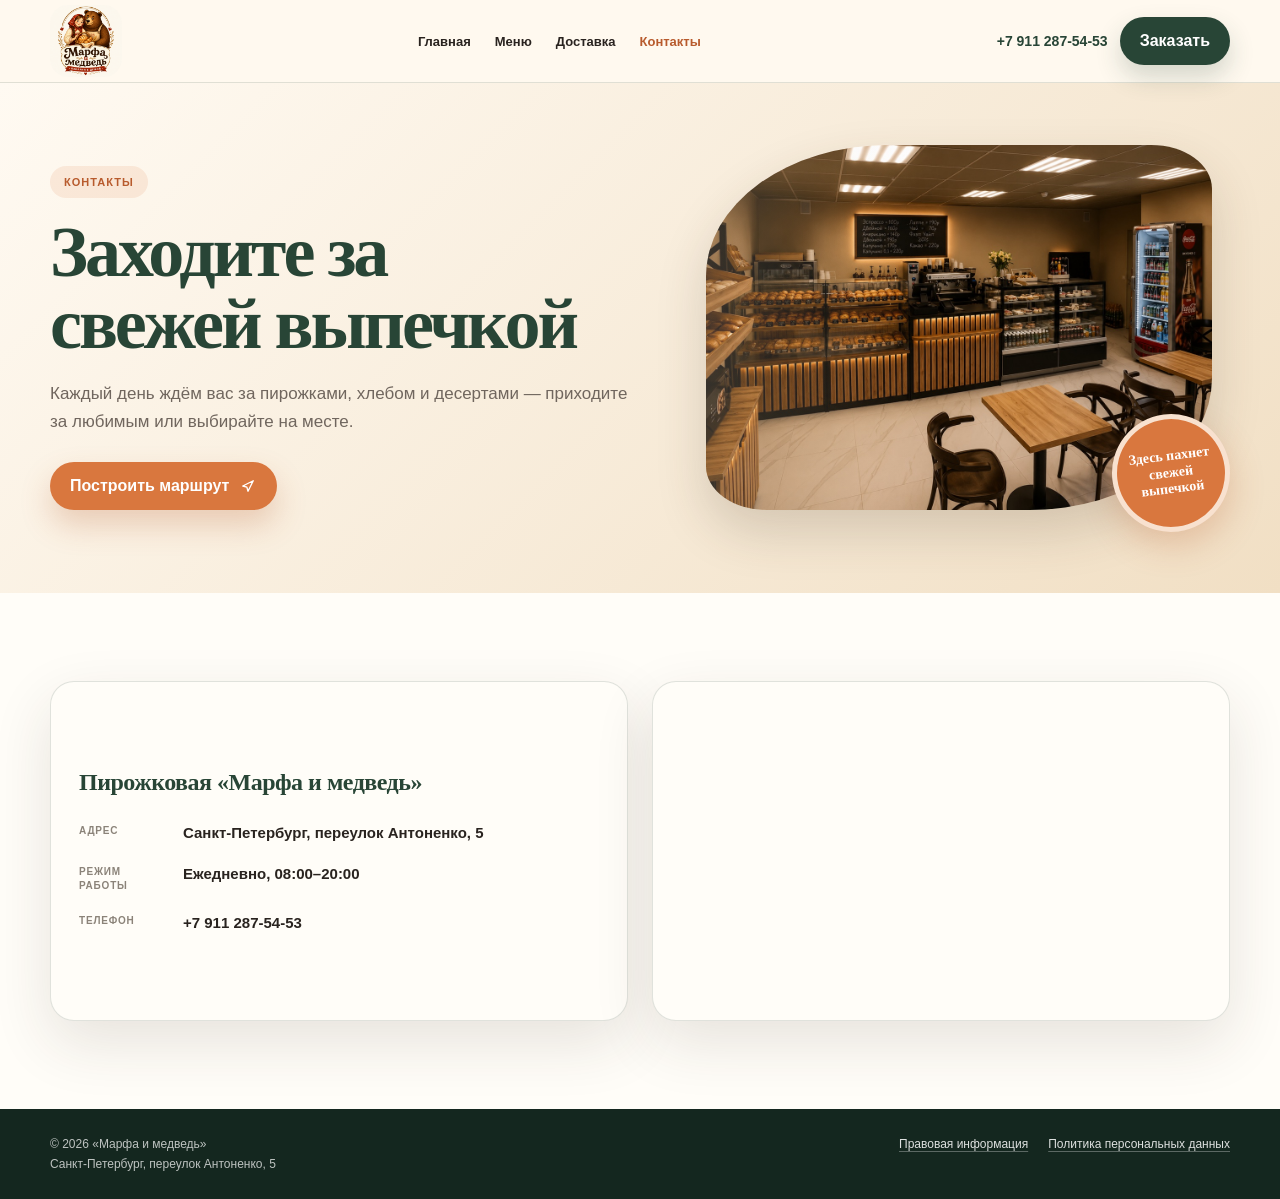
==== commit c73e2750: "Убрать дублирование контактов в первом экране" ====
--- a/contacts.html
+++ b/contacts.html
@@ -6,7 +6,7 @@
   <meta name="theme-color" content="#284536">
 
   <link rel="stylesheet" href="css/style.css?v=15">
-  <link rel="stylesheet" href="css/contact.css?v=13">
+  <link rel="stylesheet" href="css/contact.css?v=14">
   <link rel="stylesheet" href="css/adaptive.css?v=14">
   <link rel="stylesheet" href="css/animation.css?v=10">
 
@@ -92,24 +92,6 @@
             Каждый день ждём вас за пирожками, хлебом и десертами —
             приходите за любимым или выбирайте на месте.
           </p>
-
-          <div class="contacts-hero-meta" aria-label="Адрес и режим работы">
-            <span>
-              <svg aria-hidden="true" viewBox="0 0 24 24" fill="none">
-                <circle cx="12" cy="12" r="9"></circle>
-                <path d="M12 7v5l3 2"></path>
-              </svg>
-              Ежедневно, 08:00–20:00
-            </span>
-
-            <span>
-              <svg aria-hidden="true" viewBox="0 0 24 24" fill="none">
-                <path d="M20 10c0 5-8 11-8 11S4 15 4 10a8 8 0 1 1 16 0Z"></path>
-                <circle cx="12" cy="10" r="2.5"></circle>
-              </svg>
-              переулок Антоненко, 5
-            </span>
-          </div>
 
           <div class="contacts-hero-actions">
             <a
--- a/css/contact.css
+++ b/css/contact.css
@@ -72,23 +72,6 @@
   line-height: 1.65;
 }
 
-.contacts-hero-meta {
-  display: flex;
-  flex-wrap: wrap;
-  gap: 12px 22px;
-  margin-top: 24px;
-}
-
-.contacts-hero-meta span {
-  display: inline-flex;
-  align-items: center;
-  gap: 8px;
-  color: var(--green);
-  font-size: 13px;
-  font-weight: 800;
-}
-
-.contacts-hero-meta svg,
 .contacts-hero-actions svg {
   flex: 0 0 auto;
   width: 18px;
@@ -369,12 +352,6 @@
     font-size: 15px;
   }
 
-  .contacts-hero-meta {
-    display: grid;
-    gap: 12px;
-    margin-top: 20px;
-  }
-
   .contacts-hero-actions {
     margin-top: 24px;
   }
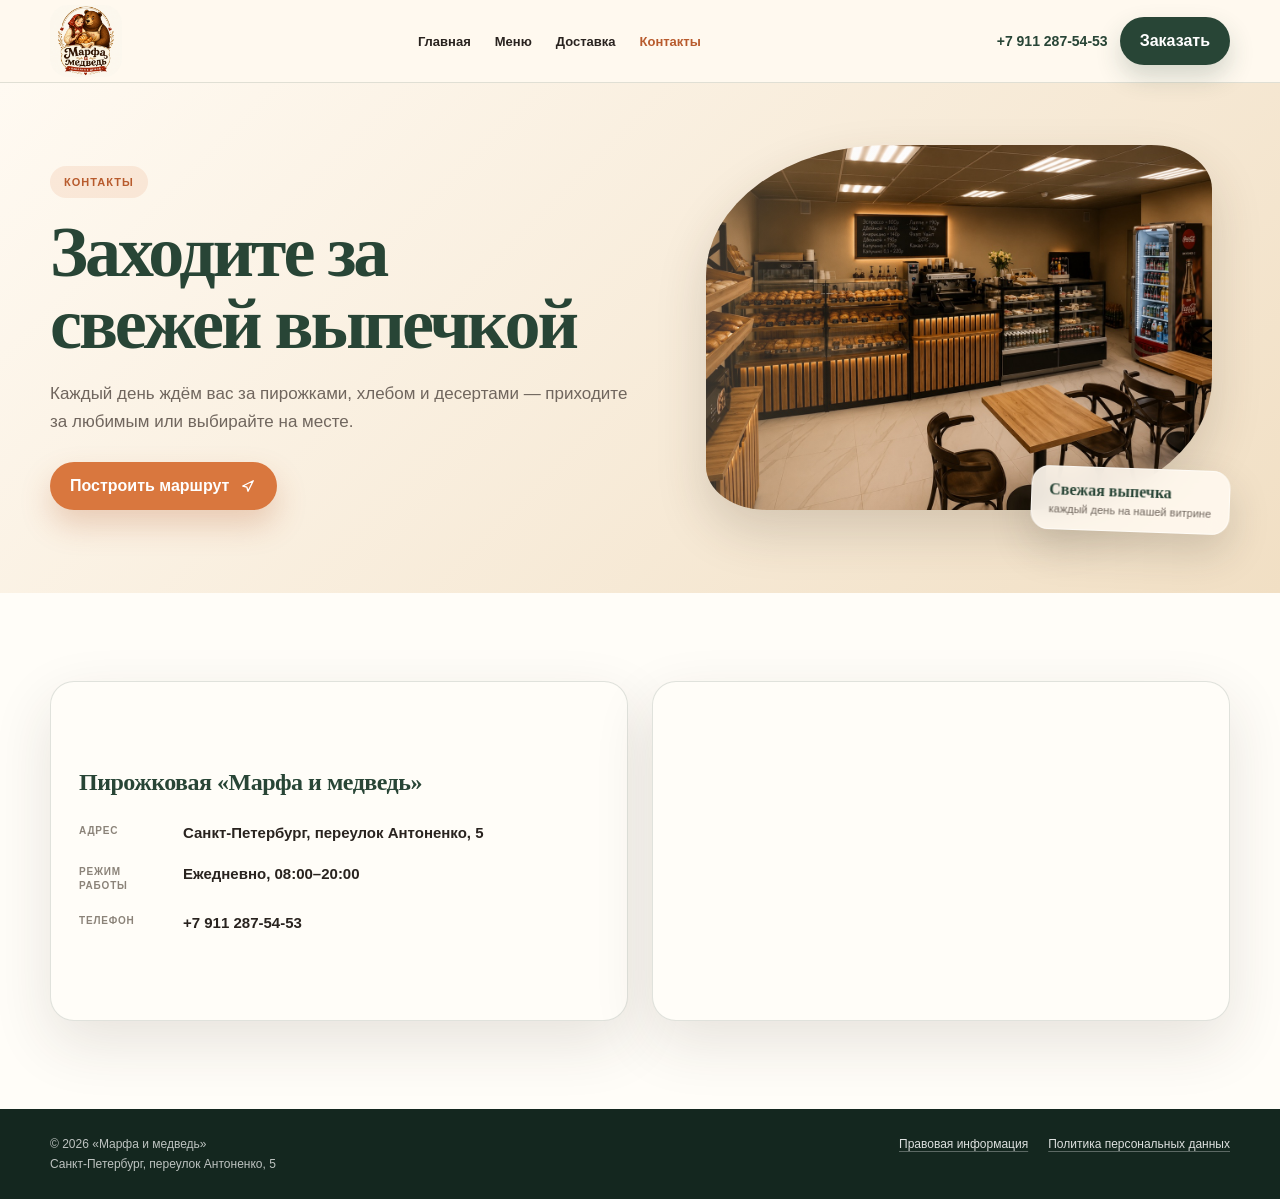
==== commit 7001bba2: "Обновить стикер на странице контактов" ====
--- a/contacts.html
+++ b/contacts.html
@@ -6,7 +6,7 @@
   <meta name="theme-color" content="#284536">
 
   <link rel="stylesheet" href="css/style.css?v=15">
-  <link rel="stylesheet" href="css/contact.css?v=14">
+  <link rel="stylesheet" href="css/contact.css?v=15">
   <link rel="stylesheet" href="css/adaptive.css?v=14">
   <link rel="stylesheet" href="css/animation.css?v=10">
 
@@ -118,9 +118,10 @@
             >
           </div>
 
-          <span class="contacts-hero-sticker" aria-hidden="true">
-            Здесь пахнет<br>свежей выпечкой
-          </span>
+          <div class="hero-note hero-note--bottom contacts-hero-note">
+            <strong>Свежая выпечка</strong>
+            <span>каждый день на нашей витрине</span>
+          </div>
         </div>
       </div>
     </section>
--- a/css/contact.css
+++ b/css/contact.css
@@ -107,76 +107,183 @@
   background: linear-gradient(90deg, rgba(241, 223, 196, 0.22), transparent 42%);
 }
 
-.contacts-hero-sticker {
-  position: absolute;
-  right: 0;
+.contacts-hero-note {
   bottom: 0;
-  display: grid;
-  place-items: center;
-  width: 118px;
-  height: 118px;
-  padding: 12px;
-  border: 5px solid rgba(255, 249, 239, 0.82);
-  border-radius: 50%;
-  color: #ffffff;
-  background: var(--orange);
-  box-shadow: 0 14px 32px rgba(184, 91, 45, 0.25);
-  font-family: Georgia, "Times New Roman", serif;
-  font-size: 14px;
-  font-weight: 700;
-  line-height: 1.2;
-  text-align: center;
-  transform: rotate(-7deg);
+}
+
+.delivery-hero-grid {
+  grid-template-columns: minmax(0, 1.05fr) minmax(360px, 0.95fr);
+  gap: 76px;
+  min-height: 510px;
+}
+
+.delivery-hero-copy {
+  position: relative;
+  z-index: 2;
+  padding: 64px 0;
+}
+
+.page-hero--delivery h1 {
+  max-width: 720px;
+}
+
+.delivery-hero-lead {
+  max-width: 570px;
+  margin: 24px 0 0;
+  color: var(--muted);
+  font-size: 16px;
+  line-height: 1.65;
+}
+
+.delivery-hero-facts {
+  display: flex;
+  flex-wrap: wrap;
+  gap: 12px 22px;
+  margin-top: 24px;
+}
+
+.delivery-hero-facts span {
+  display: inline-flex;
+  align-items: center;
+  gap: 8px;
+  color: var(--green);
+  font-size: 13px;
+  font-weight: 800;
+}
+
+.delivery-hero-facts svg,
+.delivery-hero-actions svg,
+.delivery-card-action svg {
+  flex: 0 0 auto;
+  width: 18px;
+  height: 18px;
+  stroke: currentColor;
+  stroke-width: 1.8;
+  stroke-linecap: round;
+  stroke-linejoin: round;
+}
+
+.delivery-hero-actions {
+  display: flex;
+  margin-top: 26px;
+}
+
+.delivery-hero-actions .button {
+  gap: 10px;
+}
+
+.delivery-hero-visual {
+  position: relative;
+  align-self: center;
+  min-width: 0;
+  padding: 0 18px 22px 0;
+}
+
+.delivery-hero-photo {
+  height: 365px;
+  border-radius: 36% 12% 36% 12%;
+}
+
+.delivery-hero-photo::after {
+  background: linear-gradient(90deg, rgba(241, 223, 196, 0.22), transparent 42%);
+}
+
+.delivery-hero-note {
+  bottom: 0;
 }
 
 .delivery-options {
-  background: linear-gradient(180deg, #fff9ef 0%, #fffdf8 100%);
+  background: var(--paper);
 }
 
 .delivery-grid {
   display: grid;
   grid-template-columns: repeat(3, minmax(0, 1fr));
-  gap: 22px;
+  gap: 0;
   align-items: stretch;
+  overflow: hidden;
+  border: 1px solid var(--line);
+  border-radius: 28px;
+  background: rgba(255, 255, 255, 0.7);
+  box-shadow: 0 18px 46px rgba(55, 42, 30, 0.08);
 }
 
 .delivery-card {
+  display: flex;
+  flex-direction: column;
   min-width: 0;
-  padding: 28px;
-  border: 1px solid var(--line);
-  border-radius: var(--radius);
-  background: rgba(255, 255, 255, 0.84);
-  box-shadow: 0 14px 36px rgba(55, 42, 30, 0.07);
-  transition: transform 0.2s ease, box-shadow 0.2s ease;
-}
-
-.delivery-card:hover {
-  transform: translateY(-3px);
-  box-shadow: 0 20px 44px rgba(55, 42, 30, 0.11);
+  min-height: 340px;
+  padding: 32px;
+  border-right: 1px solid var(--line);
+}
+
+.delivery-card:last-child {
+  border-right: 0;
+}
+
+.delivery-card--featured {
+  background: rgba(243, 228, 207, 0.45);
+}
+
+.delivery-card-number {
+  color: var(--orange-dark);
+  font-family: Georgia, "Times New Roman", serif;
+  font-size: 17px;
+  font-weight: 700;
 }
 
 .delivery-card .info-icon {
-  width: 52px;
-  height: 52px;
-  border-radius: 16px;
-  font-family: "Apple Color Emoji", "Segoe UI Emoji", sans-serif;
-  font-size: 24px;
-  line-height: 1;
-  box-shadow: 0 10px 24px rgba(40, 69, 54, 0.2);
+  width: 48px;
+  height: 48px;
+  margin-top: 16px;
+  border-radius: 50%;
+  box-shadow: none;
+}
+
+.delivery-card .info-icon svg {
+  width: 23px;
+  height: 23px;
+  stroke: currentColor;
+  stroke-width: 1.7;
+  stroke-linecap: round;
+  stroke-linejoin: round;
 }
 
 .delivery-card h3 {
-  margin: 18px 0 0;
+  margin: 18px 0 10px;
   color: var(--green);
-  font-size: 23px;
+  font-size: 25px;
   line-height: 1.15;
 }
 
+.delivery-card strong {
+  color: var(--text);
+  font-size: 15px;
+  line-height: 1.4;
+}
+
 .delivery-card p {
-  margin: 10px 0 0;
+  flex: 1;
+  margin: 10px 0 24px;
   color: var(--muted);
   font-size: 14px;
   line-height: 1.6;
+}
+
+.delivery-card-action {
+  display: inline-flex;
+  align-items: center;
+  gap: 8px;
+  align-self: flex-start;
+  color: var(--orange-dark);
+  font-size: 14px;
+  font-weight: 800;
+  transition: color 0.2s ease, transform 0.2s ease;
+}
+
+.delivery-card-action:hover {
+  color: var(--green);
+  transform: translateX(3px);
 }
 
 .contact-grid {
@@ -276,12 +383,6 @@
   border: 0;
 }
 
-@media (max-width: 900px) {
-  .delivery-grid {
-    grid-template-columns: repeat(2, minmax(0, 1fr));
-  }
-}
-
 @media (max-width: 850px) {
   .delivery-hero-grid,
   .contacts-hero-grid {
@@ -300,6 +401,23 @@
     margin-bottom: 48px;
   }
 
+  .delivery-hero-grid {
+    min-height: 0;
+  }
+
+  .delivery-hero-copy {
+    padding-bottom: 40px;
+  }
+
+  .delivery-hero-visual {
+    padding: 0 28px 22px 0;
+    margin-bottom: 48px;
+  }
+
+  .delivery-hero-photo {
+    margin-bottom: 0;
+  }
+
   .contacts-hero-grid {
     min-height: 0;
   }
@@ -332,8 +450,33 @@
   }
 
   .delivery-card {
-    padding: 24px;
-    border-radius: 20px;
+    min-height: auto;
+    padding: 28px;
+    border-right: 0;
+    border-bottom: 1px solid var(--line);
+  }
+
+  .delivery-card:last-child {
+    border-bottom: 0;
+  }
+
+  .delivery-hero-lead {
+    margin-top: 20px;
+    font-size: 15px;
+  }
+
+  .delivery-hero-facts {
+    display: grid;
+    gap: 12px;
+    margin-top: 20px;
+  }
+
+  .delivery-hero-actions {
+    margin-top: 24px;
+  }
+
+  .delivery-hero-actions .button {
+    width: 100%;
   }
 
   .contact-card {
@@ -358,13 +501,6 @@
 
   .contacts-hero-actions .button {
     width: 100%;
-  }
-
-  .contacts-hero-sticker {
-    width: 104px;
-    height: 104px;
-    border-width: 4px;
-    font-size: 12px;
   }
 
   .contact-item {
@@ -394,8 +530,14 @@
     border-radius: 22px;
   }
 
+  .delivery-hero-visual {
+    padding-right: 18px;
+    margin-bottom: 38px;
+  }
+
   .delivery-hero-photo {
-    margin-bottom: 38px;
+    margin-bottom: 0;
+    border-radius: 30% 10% 30% 10%;
   }
 
   .contacts-hero-visual {
@@ -408,13 +550,6 @@
     border-radius: 30% 10% 30% 10%;
   }
 
-  .contacts-hero-sticker {
-    width: 92px;
-    height: 92px;
-    padding: 8px;
-    font-size: 11px;
-  }
-
   .contact-item {
     grid-template-columns: 74px minmax(0, 1fr);
     column-gap: 10px;
